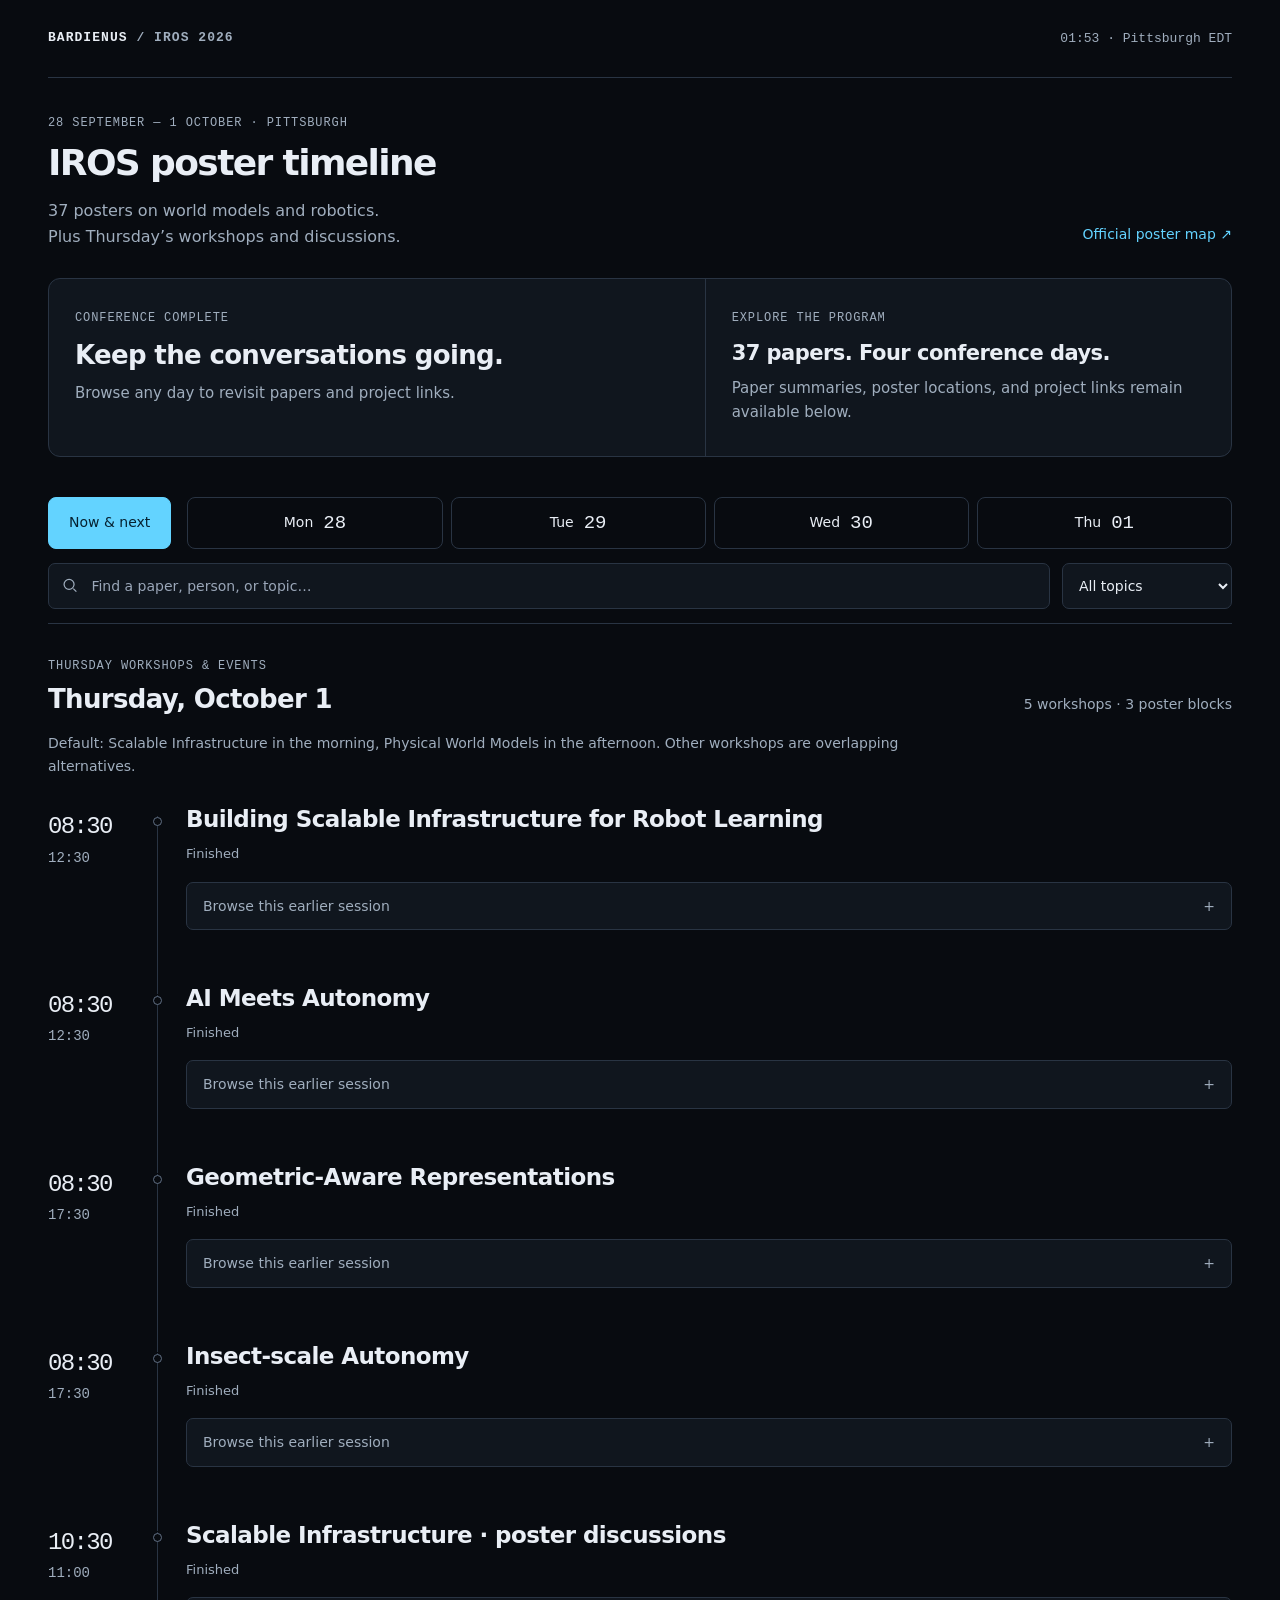
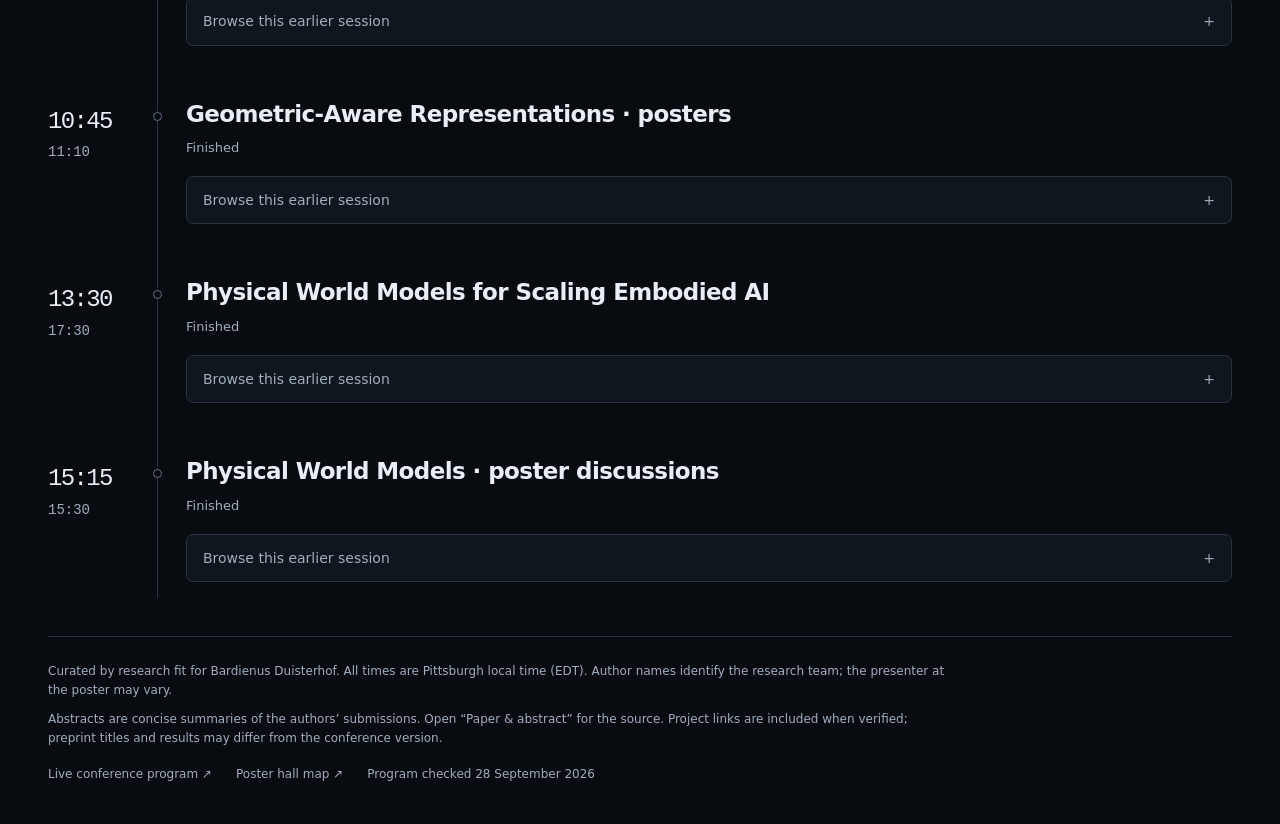
==== iros/index.html @ 9761f8de "Add IROS poster timeline and Thursday workshop guide" ====
<!doctype html>
<html lang="en">
<head>
  <meta charset="utf-8">
  <meta name="viewport" content="width=device-width, initial-scale=1, viewport-fit=cover">
  <meta name="theme-color" content="#080b10">
  <meta name="description" content="A poster-first IROS 2026 guide to efficient world models and robotics. Live timelines, poster locations, paper summaries, and Thursday workshops.">
  <title>IROS 2026 · Bardienus Duisterhof</title>
  <link rel="canonical" href="https://bardienus.com/iros/">
  <link rel="icon" href="/images/seal_icon.png">
  <link rel="stylesheet" href="./style.css">
  <script type="module" src="./app.js"></script>
</head>
<body>
  <a class="skip-link" href="#timeline">Skip to timeline</a>
  <header class="site-header wrap">
    <a class="wordmark" href="/">BARDIENUS <span>/ IROS 2026</span></a>
    <span class="live-clock" id="clock">Pittsburgh · EDT</span>
  </header>
  <main class="wrap">
    <div class="page-heading"><div><p class="eyebrow">28 SEPTEMBER — 1 OCTOBER · PITTSBURGH</p><h1>IROS poster timeline</h1><p class="intro">37 posters on world models and robotics.<br>Plus Thursday’s workshops and discussions.</p></div><a class="text-link program-link" href="https://2026.ieee-iros.org/program/poster-sessions/" target="_blank" rel="noopener">Official poster map <span aria-hidden="true">↗</span></a></div>
    <section class="live-overview" id="live-overview" aria-label="Happening now and coming up"></section>
    <div class="navigation" id="navigation">
      <nav class="day-nav" id="day-nav" aria-label="Conference days"></nav>
      <div class="filter-row"><label class="search-label"><span class="sr-only">Search papers, people, or topics</span><svg viewBox="0 0 24 24" width="19" height="19" fill="none" stroke="currentColor" stroke-width="1.6" aria-hidden="true"><circle cx="10.5" cy="10.5" r="6.5"/><path d="m16 16 4 4"/></svg><input type="search" id="search" placeholder="Find a paper, person, or topic…" autocomplete="off"></label><label class="topic-label"><span class="sr-only">Filter by topic</span><select id="topic"><option value="all">All topics</option></select></label></div>
    </div>
    <div class="day-heading"><div><p class="eyebrow" id="day-date"></p><h2 id="day-title">The timeline</h2></div><p id="result-count" class="muted"></p></div>
    <p class="day-note" id="day-note"></p>
    <div id="timeline" tabindex="-1"><p class="loading">Loading the conference guide…</p></div>
    <noscript><p>This timeline needs JavaScript. The <a href="https://2026.ieee-iros.org/program/poster-sessions/">official poster program</a> has every poster and location.</p></noscript>
  </main>
  <footer class="wrap"><p>Curated by research fit for Bardienus Duisterhof. All times are Pittsburgh local time (EDT). Author names identify the research team; the presenter at the poster may vary.</p><p>Abstracts are concise summaries of the authors’ submissions. Open “Paper & abstract” for the source. Project links are included when verified; preprint titles and results may differ from the conference version.</p><div class="footer-links"><a href="https://events.infovaya.com/event.php?id=173&actionMenu=sessionsCalendar" target="_blank" rel="noopener">Live conference program ↗</a><a href="https://2026.ieee-iros.org/program/poster-sessions/" target="_blank" rel="noopener">Poster hall map ↗</a><span>Program checked 28 September 2026</span></div></footer>
</body>
</html>
---- iros/style.css ----
:root{color-scheme:dark;--bg:#080b10;--surface:#10161e;--surface-2:#151e28;--text:#e9eef5;--muted:#a0aebe;--line:#293443;--accent:#63d3ff;--mono:ui-monospace,SFMono-Regular,Menlo,monospace;--radius:12px}*{box-sizing:border-box}html{scroll-behavior:smooth;scroll-padding-top:160px}body{margin:0;background:var(--bg);color:var(--text);font:16px/1.6 Inter,system-ui,-apple-system,BlinkMacSystemFont,'Segoe UI',sans-serif}button,input,select{font:inherit}button,a,input,select,summary{-webkit-tap-highlight-color:transparent}a{color:var(--accent);text-decoration:none}a:hover{text-decoration:underline;text-underline-offset:4px}button{cursor:pointer}button:focus-visible,a:focus-visible,summary:focus-visible,input:focus-visible,select:focus-visible{outline:2px solid var(--accent);outline-offset:4px}button{color:inherit}.wrap{width:min(1184px,100% - 56px);margin-inline:auto}.site-header{display:flex;justify-content:space-between;gap:16px;align-items:center;min-height:78px;border-bottom:1px solid var(--line)}.wordmark{font:600 13px/1.4 var(--mono);letter-spacing:.08em;color:var(--text)}.wordmark span{color:var(--muted)}.live-clock{color:var(--muted);font:13px var(--mono);white-space:nowrap}.page-heading{display:flex;align-items:flex-end;justify-content:space-between;gap:24px;padding:36px 0 24px}h1{font-size:clamp(25px,3.1vw,36px);letter-spacing:-.045em;line-height:1.18;margin:10px 0 14px;font-weight:650}h2,h3,h4{line-height:1.3;letter-spacing:-.025em}h2{font-size:25px;margin:8px 0}h3{font-size:21px;margin:5px 0 12px}h4{font-size:19px;font-weight:620;margin:13px 0 8px}p{margin:0 0 14px}.intro{color:var(--muted);margin:0;line-height:1.6}.eyebrow{font:500 12px/1.5 var(--mono);letter-spacing:.075em;color:var(--muted);margin:0}.program-link{font-size:14px;white-space:nowrap;padding-bottom:4px}.live-overview{display:grid;grid-template-columns:1.25fr 1fr;border:1px solid var(--line);border-radius:var(--radius);overflow:hidden;margin:4px 0 30px;background:var(--surface)}.live-panel,.next-panel{padding:24px 26px;position:relative}.live-panel{border-right:1px solid var(--line)}.live-panel.is-live{background:#0c2430}.live-panel h2{font-size:26px;margin:11px 0 8px}.live-panel p,.next-panel p{font-size:15px;color:var(--muted);margin-bottom:8px}.next-panel h3{font-size:21px;margin:12px 0 8px}.live-dot{display:inline-block;width:7px;height:7px;background:var(--accent);border-radius:50%;margin-right:8px}.jump-link{background:none;border:0;padding:5px 0;font-size:14px;color:var(--accent);min-height:40px}.session-progress{position:absolute;bottom:0;left:0;width:100%;height:3px;background:#183845}.session-progress span{height:100%;display:block;background:var(--accent)}.navigation{position:sticky;top:0;z-index:5;background:var(--bg);padding-top:10px;border-bottom:1px solid var(--line)}.day-nav{display:flex;gap:8px;align-items:stretch}.day-nav button{background:transparent;border:1px solid var(--line);border-radius:8px;min-height:52px}.now-button{padding:10px 20px;margin-right:8px;white-space:nowrap;font-size:14px}.day-button{display:flex;gap:10px;align-items:center;padding:9px 20px;font-size:14px;flex:1;justify-content:center}.day-button strong{font:500 19px var(--mono)}.day-nav button.active{color:#062231;background:var(--accent);border-color:var(--accent)}.day-nav button:not(.active):hover{border-color:#537188;background:var(--surface)}.filter-row{display:flex;gap:12px;padding:14px 0}.search-label{display:flex;gap:10px;align-items:center;flex:1;min-width:0;background:var(--surface);border:1px solid var(--line);border-radius:7px;padding:0 12px;color:var(--muted)}.search-label input{width:100%;height:44px;min-width:0;border:0;background:none;color:var(--text);outline-offset:0;font-size:14px}.search-label input::placeholder{color:#9aa6b8}.topic-label select{height:46px;background:var(--surface);color:var(--text);border:1px solid var(--line);border-radius:7px;padding:0 33px 0 12px;font-size:14px;max-width:210px}.day-heading{display:flex;justify-content:space-between;align-items:flex-end;gap:16px;margin:33px 0 8px}.day-heading h2{font-size:26px}.day-heading .muted{margin-bottom:9px;font-size:14px}.day-note{font-size:14px;color:var(--muted);max-width:870px;margin-bottom:28px}.timeline-row{display:grid;grid-template-columns:110px minmax(0,1fr);gap:28px;padding-bottom:38px;position:relative}.time-rail{position:relative;display:flex;flex-direction:column;font:14px/1.6 var(--mono);color:var(--muted);padding-top:3px}.time-rail time{font-size:24px;font-weight:500;letter-spacing:-.07em;color:var(--text)}.time-rail:after{content:'';position:absolute;right:0;top:11px;bottom:-48px;width:1px;background:var(--line)}.timeline-row:last-child .time-rail:after{bottom:0}.rail-dot{position:absolute;right:-4px;top:12px;width:9px;height:9px;border:1px solid #617084;border-radius:50%;background:var(--bg);z-index:1}.live .rail-dot{background:var(--accent);border-color:var(--accent)}.session-content{min-width:0}.session-heading{display:flex;justify-content:space-between;align-items:flex-start;gap:16px;margin-bottom:16px}.session-heading h3{font-size:23px;margin:0 0 5px}.status{display:inline-block;font-size:13px;color:var(--muted)}.status.live{color:var(--accent)}.map-link{font-size:14px;white-space:nowrap;margin-top:4px}.section-hint{font-size:13px;color:var(--muted);margin:-5px 0 18px}.poster-grid{display:grid;grid-template-columns:repeat(2,minmax(0,1fr));gap:16px;align-items:start}.paper-card{background:var(--surface);border:1px solid var(--line);border-radius:var(--radius);padding:21px;min-width:0;scroll-margin-top:170px}.paper-card:target{border-color:var(--accent)}.card-top{display:flex;justify-content:space-between;align-items:center;gap:8px}.topic{font-size:12px;color:var(--muted)}.priority{font-size:12px;color:var(--muted);border:1px solid var(--line);border-radius:4px;padding:2px 7px;white-space:nowrap}.priority.primary{color:var(--accent);border-color:#244959;background:#102631}.authors{font-size:14px;color:var(--muted);line-height:1.5;margin-bottom:18px}.poster-location{display:flex;gap:18px;align-items:center;border-top:1px solid var(--line);border-bottom:1px solid var(--line);padding:13px 0;margin-bottom:17px}.location-label{display:block;font:10px/1.5 var(--mono);letter-spacing:.07em;color:var(--muted)}.poster-location>div>strong{display:block;font:500 31px/1.2 var(--mono);color:var(--accent)}.face{display:flex;flex-direction:column;gap:3px}.poster-location .face strong{font:600 16px/1.5 Inter,system-ui;color:var(--text)}.face span{font-size:12px;color:var(--muted)}.card-summary{font-size:16px;line-height:1.65;color:#c8d2df;margin-bottom:20px}.card-links{display:flex;gap:8px;flex-wrap:wrap;align-items:center}.button-link{display:inline-flex;align-items:center;justify-content:center;gap:8px;min-height:44px;padding:9px 12px;border-radius:6px;background:var(--accent);border:1px solid var(--accent);color:#062333;font-size:14px;font-weight:600;text-decoration:none}.button-link:hover{filter:brightness(1.12);text-decoration:none}.button-link.secondary{background:var(--surface-2);border-color:#3b5062;color:var(--text)}.subtle-link{font-size:13px;min-height:40px;display:inline-flex;align-items:center;gap:5px;padding:3px}.project-note{font-size:12px;color:var(--muted);margin:11px 0 0}.paper-details{margin-top:17px;padding-top:12px;border-top:1px solid var(--line)}summary{cursor:pointer;min-height:40px;display:flex;align-items:center;justify-content:space-between;gap:10px;font-size:14px;list-style:none}summary::-webkit-details-marker{display:none}details[open]>summary>span{transform:rotate(45deg)}.details-body{padding-top:14px}.details-body p{font-size:14px;margin-bottom:15px}.details-body .eyebrow{font-size:11px;margin-bottom:5px}.full-authors{overflow-wrap:anywhere}.oral{padding-top:12px;border-top:1px solid var(--line);color:var(--muted);margin-top:14px}.abstract-label{display:block;font-size:11px;color:var(--muted);padding-top:12px}.event-card{padding:23px;background:var(--surface);border:1px solid var(--line);border-radius:var(--radius)}.event-card h4{font-size:22px}.event-location{color:var(--accent);font-size:16px;font-weight:600}.event-location span{color:var(--muted);font-weight:400}.event-card>p{max-width:800px}.event-card .event-details{margin:8px 0 17px;border-top:1px solid var(--line);border-bottom:1px solid var(--line)}.event-details summary{min-height:48px}.event-details summary:after{content:'+';font-size:20px}.event-details[open] summary:after{content:'−'}.event-details ul{padding-left:22px;color:#c8d2df}.event-details li{margin:10px 0}.poster-event{border-color:#325969;background:#0e1e29}.past-session>summary{background:var(--surface);padding:12px 16px;border-radius:7px;margin-bottom:16px;color:var(--muted);border:1px solid var(--line)}.past-session>summary:after{content:'+'}.past-session[open]>summary:after{content:'−'}.empty-state{border:1px solid var(--line);border-radius:12px;padding:24px;margin-bottom:30px}.loading{padding:24px}.muted{color:var(--muted)}footer{border-top:1px solid var(--line);padding:25px 0 40px;color:var(--muted);font-size:12px}footer p{max-width:910px;margin-bottom:9px}.footer-links{display:flex;flex-wrap:wrap;gap:10px 24px;margin-top:17px}.footer-links a{color:var(--muted)}.sr-only{position:absolute;width:1px;height:1px;padding:0;margin:-1px;overflow:hidden;clip:rect(0,0,0,0);white-space:nowrap;border:0}.skip-link{position:fixed;top:-70px;left:20px;z-index:20;padding:12px;background:var(--accent);color:#062333}.skip-link:focus{top:10px}
@media(min-width:1500px){.wrap{width:min(1320px,100% - 80px)}.poster-grid{gap:22px}.paper-card{padding:25px}}
@media(max-width:800px){.wrap{width:calc(100% - 36px)}.page-heading{padding:27px 0 20px}.program-link{display:none}.live-panel,.next-panel{padding:20px}.timeline-row{grid-template-columns:80px minmax(0,1fr);gap:20px}.poster-grid{grid-template-columns:1fr}.day-button{padding:9px 12px}.now-button{padding:9px 13px}.time-rail time{font-size:22px}}
@media(max-width:540px){html{scroll-padding-top:160px}.wrap{width:calc(100% - 28px)}.site-header{min-height:64px;align-items:center;gap:8px}.wordmark{font-size:10px}.live-clock{font-size:10px}.page-heading{padding-top:25px}.page-heading .eyebrow{font-size:10px;letter-spacing:.035em}h1{font-size:28px;max-width:340px}.intro{font-size:14px}.live-overview{grid-template-columns:1fr;margin-bottom:17px}.live-panel{border-right:0;border-bottom:1px solid var(--line);padding:19px}.live-panel h2{font-size:24px}.next-panel{padding:16px 19px}.next-panel h3{font-size:19px}.next-panel p{font-size:13px;margin-bottom:1px}.next-panel br{display:none}.next-panel .jump-link{font-size:13px}.navigation{padding-top:8px}.day-nav{gap:5px}.day-nav button{min-height:54px;border-radius:6px}.now-button{margin:0;padding:8px;font-size:12px;max-width:78px;white-space:normal;line-height:1.25}.day-button{flex-direction:column;gap:2px;padding:5px 8px;font-size:11px;line-height:1.2}.day-button strong{font-size:17px}.filter-row{gap:7px;padding:10px 0}.search-label{padding:0 9px;gap:6px}.search-label input{font-size:16px}.topic-label select{font-size:13px;max-width:112px;padding:0 20px 0 8px}.day-heading{margin-top:24px;align-items:flex-start}.day-heading h2{font-size:23px}.day-heading .eyebrow{font-size:10px}.day-heading .muted{font-size:12px;max-width:85px;text-align:right;margin-top:24px}.day-note{font-size:13px;margin-bottom:24px}.timeline-row{grid-template-columns:1fr;gap:8px;padding-bottom:32px}.time-rail{flex-direction:row;gap:7px;align-items:center;padding:0 0 0 18px;position:relative}.time-rail time{font-size:17px;letter-spacing:0}.time-rail>span:not(.rail-dot):before{content:'— ';color:var(--muted)}.time-rail:after{display:none}.rail-dot{left:0;right:auto;top:9px;width:7px;height:7px}.session-heading{margin-bottom:12px}.session-heading h3{font-size:21px}.section-hint{font-size:12px;margin-bottom:13px}.paper-card{padding:18px}.paper-card h4{font-size:19px;line-height:1.35}.poster-location{gap:20px}.poster-location>div>strong{font-size:34px}.card-summary{font-size:16px}.event-card{padding:19px}.event-card h4{font-size:20px}.event-location span{display:block}.event-card p,.event-details li{font-size:15px}.footer-links{flex-direction:column;gap:14px}}
@media(prefers-reduced-motion:reduce){html{scroll-behavior:auto}*{transition:none!important}}
@media print{body{background:white;color:black}.navigation,.live-overview,.card-links,.project-note,.program-link,footer{display:none}.wrap{width:100%}.poster-grid{display:block}.paper-card,.event-card{break-inside:avoid;background:white;color:black;margin-bottom:16px}.card-summary,.authors,.face span{color:#333}.timeline-row{display:block}.time-rail:after{display:none}}
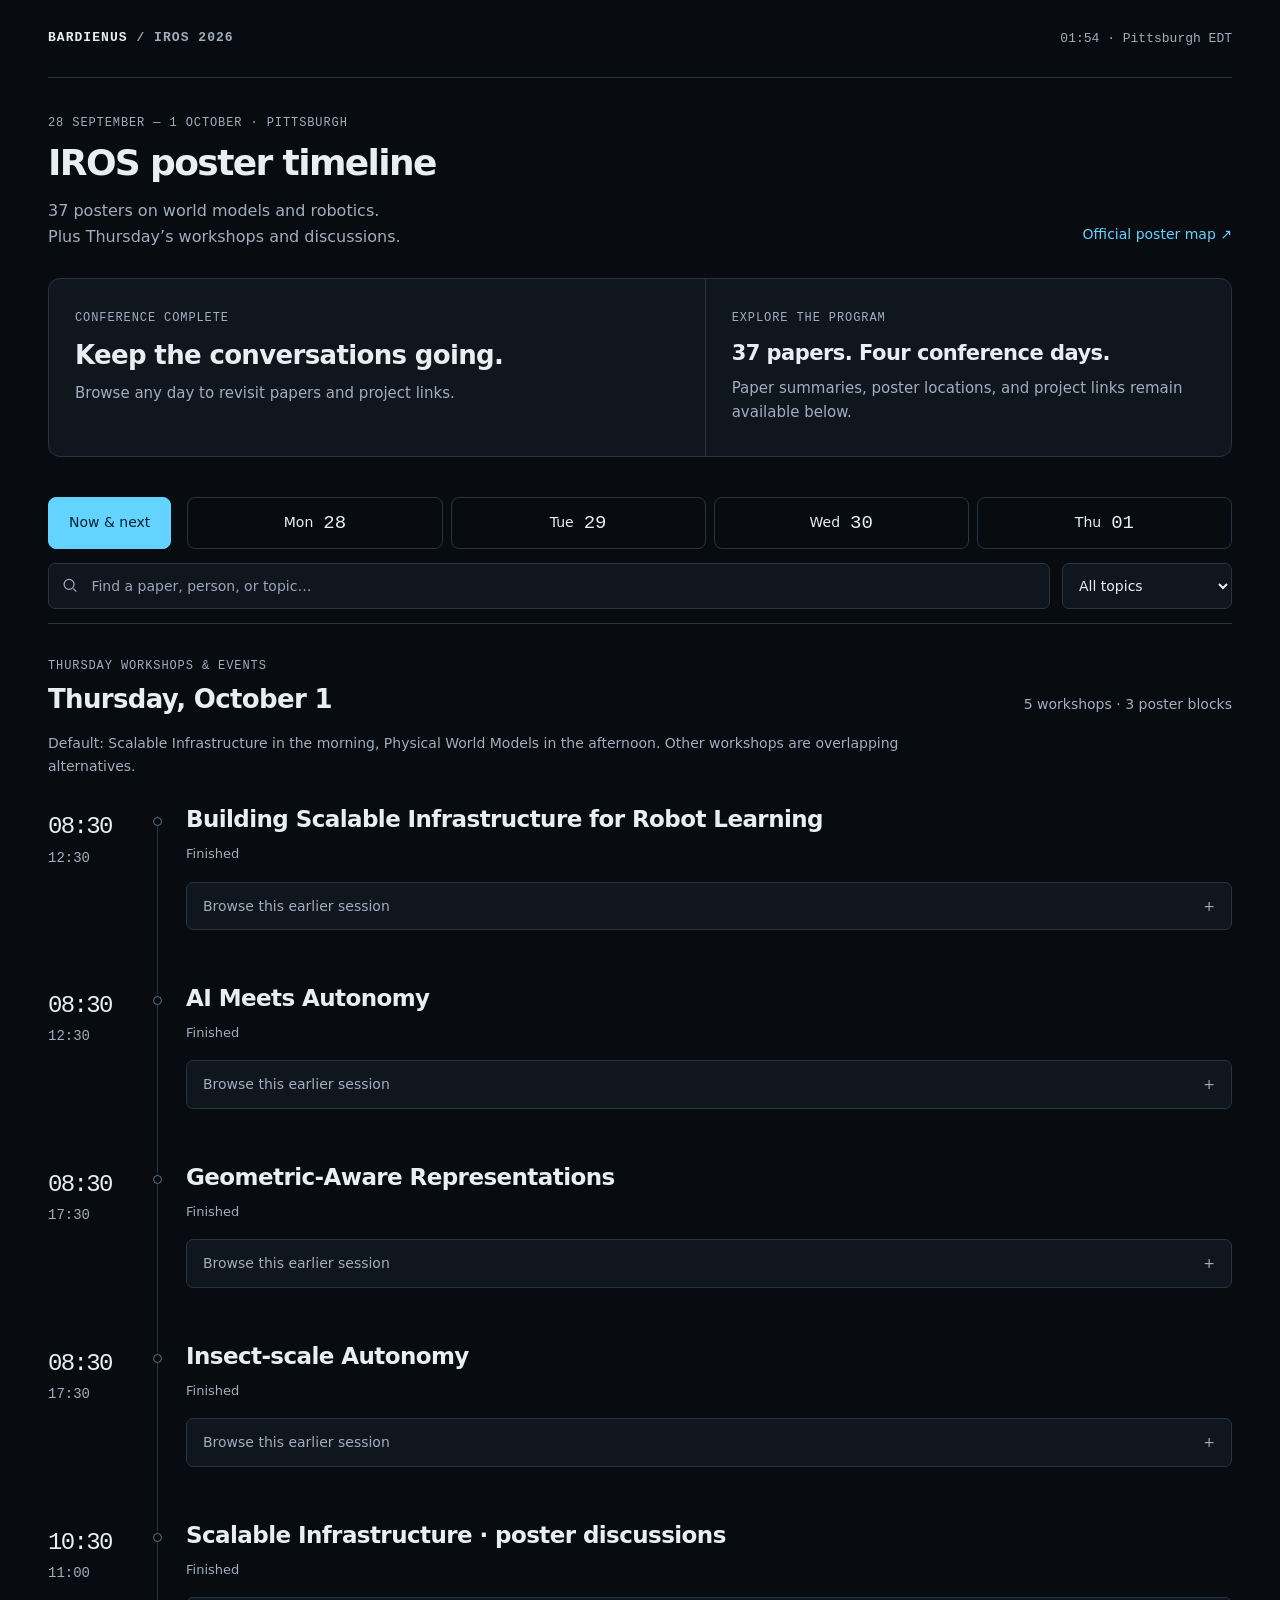
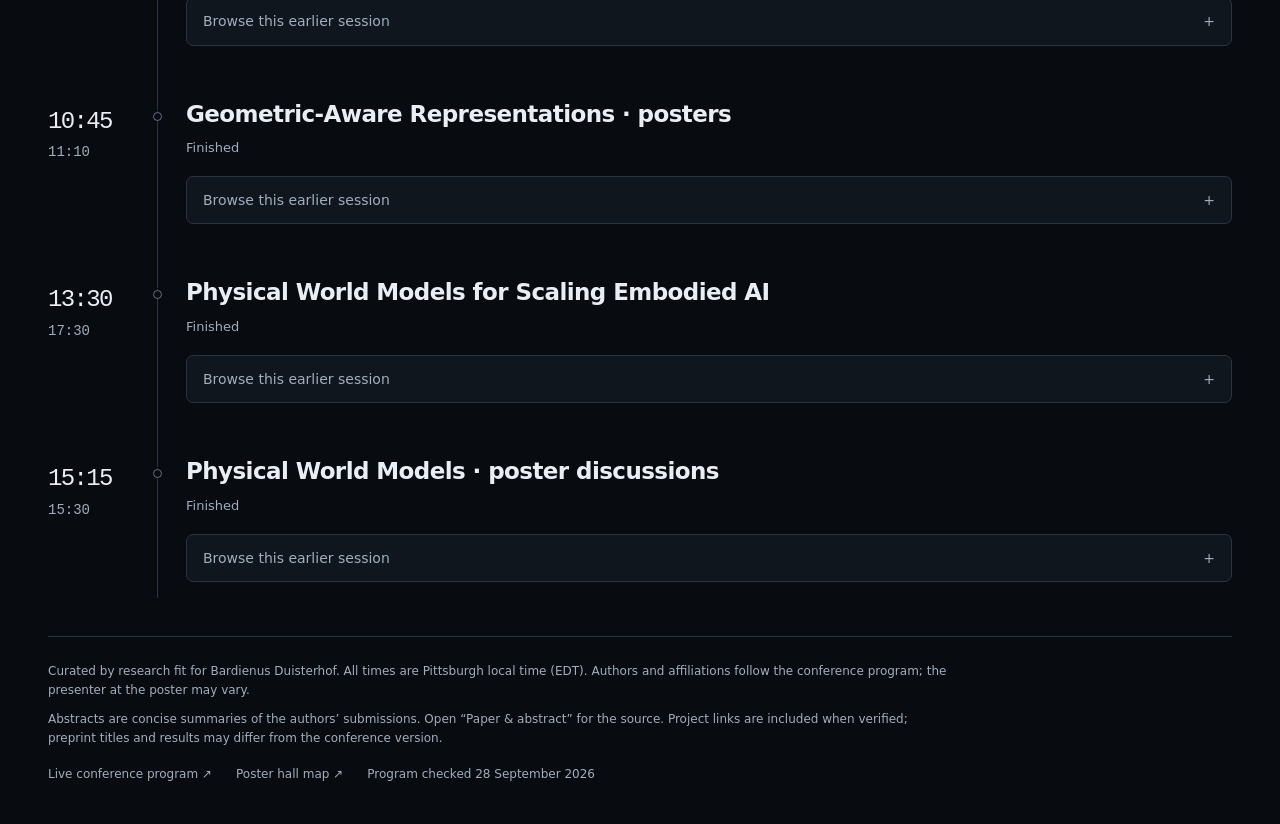
==== commit 170f1765: "Show full paper authors and affiliations on each card" ====
--- a/iros/index.html
+++ b/iros/index.html
@@ -29,6 +29,6 @@
     <div id="timeline" tabindex="-1"><p class="loading">Loading the conference guide…</p></div>
     <noscript><p>This timeline needs JavaScript. The <a href="https://2026.ieee-iros.org/program/poster-sessions/">official poster program</a> has every poster and location.</p></noscript>
   </main>
-  <footer class="wrap"><p>Curated by research fit for Bardienus Duisterhof. All times are Pittsburgh local time (EDT). Author names identify the research team; the presenter at the poster may vary.</p><p>Abstracts are concise summaries of the authors’ submissions. Open “Paper & abstract” for the source. Project links are included when verified; preprint titles and results may differ from the conference version.</p><div class="footer-links"><a href="https://events.infovaya.com/event.php?id=173&actionMenu=sessionsCalendar" target="_blank" rel="noopener">Live conference program ↗</a><a href="https://2026.ieee-iros.org/program/poster-sessions/" target="_blank" rel="noopener">Poster hall map ↗</a><span>Program checked 28 September 2026</span></div></footer>
+  <footer class="wrap"><p>Curated by research fit for Bardienus Duisterhof. All times are Pittsburgh local time (EDT). Authors and affiliations follow the conference program; the presenter at the poster may vary.</p><p>Abstracts are concise summaries of the authors’ submissions. Open “Paper & abstract” for the source. Project links are included when verified; preprint titles and results may differ from the conference version.</p><div class="footer-links"><a href="https://events.infovaya.com/event.php?id=173&actionMenu=sessionsCalendar" target="_blank" rel="noopener">Live conference program ↗</a><a href="https://2026.ieee-iros.org/program/poster-sessions/" target="_blank" rel="noopener">Poster hall map ↗</a><span>Program checked 28 September 2026</span></div></footer>
 </body>
 </html>
--- a/iros/style.css
+++ b/iros/style.css
@@ -4,3 +4,5 @@
 @media(max-width:540px){html{scroll-padding-top:160px}.wrap{width:calc(100% - 28px)}.site-header{min-height:64px;align-items:center;gap:8px}.wordmark{font-size:10px}.live-clock{font-size:10px}.page-heading{padding-top:25px}.page-heading .eyebrow{font-size:10px;letter-spacing:.035em}h1{font-size:28px;max-width:340px}.intro{font-size:14px}.live-overview{grid-template-columns:1fr;margin-bottom:17px}.live-panel{border-right:0;border-bottom:1px solid var(--line);padding:19px}.live-panel h2{font-size:24px}.next-panel{padding:16px 19px}.next-panel h3{font-size:19px}.next-panel p{font-size:13px;margin-bottom:1px}.next-panel br{display:none}.next-panel .jump-link{font-size:13px}.navigation{padding-top:8px}.day-nav{gap:5px}.day-nav button{min-height:54px;border-radius:6px}.now-button{margin:0;padding:8px;font-size:12px;max-width:78px;white-space:normal;line-height:1.25}.day-button{flex-direction:column;gap:2px;padding:5px 8px;font-size:11px;line-height:1.2}.day-button strong{font-size:17px}.filter-row{gap:7px;padding:10px 0}.search-label{padding:0 9px;gap:6px}.search-label input{font-size:16px}.topic-label select{font-size:13px;max-width:112px;padding:0 20px 0 8px}.day-heading{margin-top:24px;align-items:flex-start}.day-heading h2{font-size:23px}.day-heading .eyebrow{font-size:10px}.day-heading .muted{font-size:12px;max-width:85px;text-align:right;margin-top:24px}.day-note{font-size:13px;margin-bottom:24px}.timeline-row{grid-template-columns:1fr;gap:8px;padding-bottom:32px}.time-rail{flex-direction:row;gap:7px;align-items:center;padding:0 0 0 18px;position:relative}.time-rail time{font-size:17px;letter-spacing:0}.time-rail>span:not(.rail-dot):before{content:'— ';color:var(--muted)}.time-rail:after{display:none}.rail-dot{left:0;right:auto;top:9px;width:7px;height:7px}.session-heading{margin-bottom:12px}.session-heading h3{font-size:21px}.section-hint{font-size:12px;margin-bottom:13px}.paper-card{padding:18px}.paper-card h4{font-size:19px;line-height:1.35}.poster-location{gap:20px}.poster-location>div>strong{font-size:34px}.card-summary{font-size:16px}.event-card{padding:19px}.event-card h4{font-size:20px}.event-location span{display:block}.event-card p,.event-details li{font-size:15px}.footer-links{flex-direction:column;gap:14px}}
 @media(prefers-reduced-motion:reduce){html{scroll-behavior:auto}*{transition:none!important}}
 @media print{body{background:white;color:black}.navigation,.live-overview,.card-links,.project-note,.program-link,footer{display:none}.wrap{width:100%}.poster-grid{display:block}.paper-card,.event-card{break-inside:avoid;background:white;color:black;margin-bottom:16px}.card-summary,.authors,.face span{color:#333}.timeline-row{display:block}.time-rail:after{display:none}}
+
+.affiliations{font-size:13px;line-height:1.55;color:var(--muted);margin:0 0 18px;overflow-wrap:anywhere}.authors{margin-bottom:6px}
